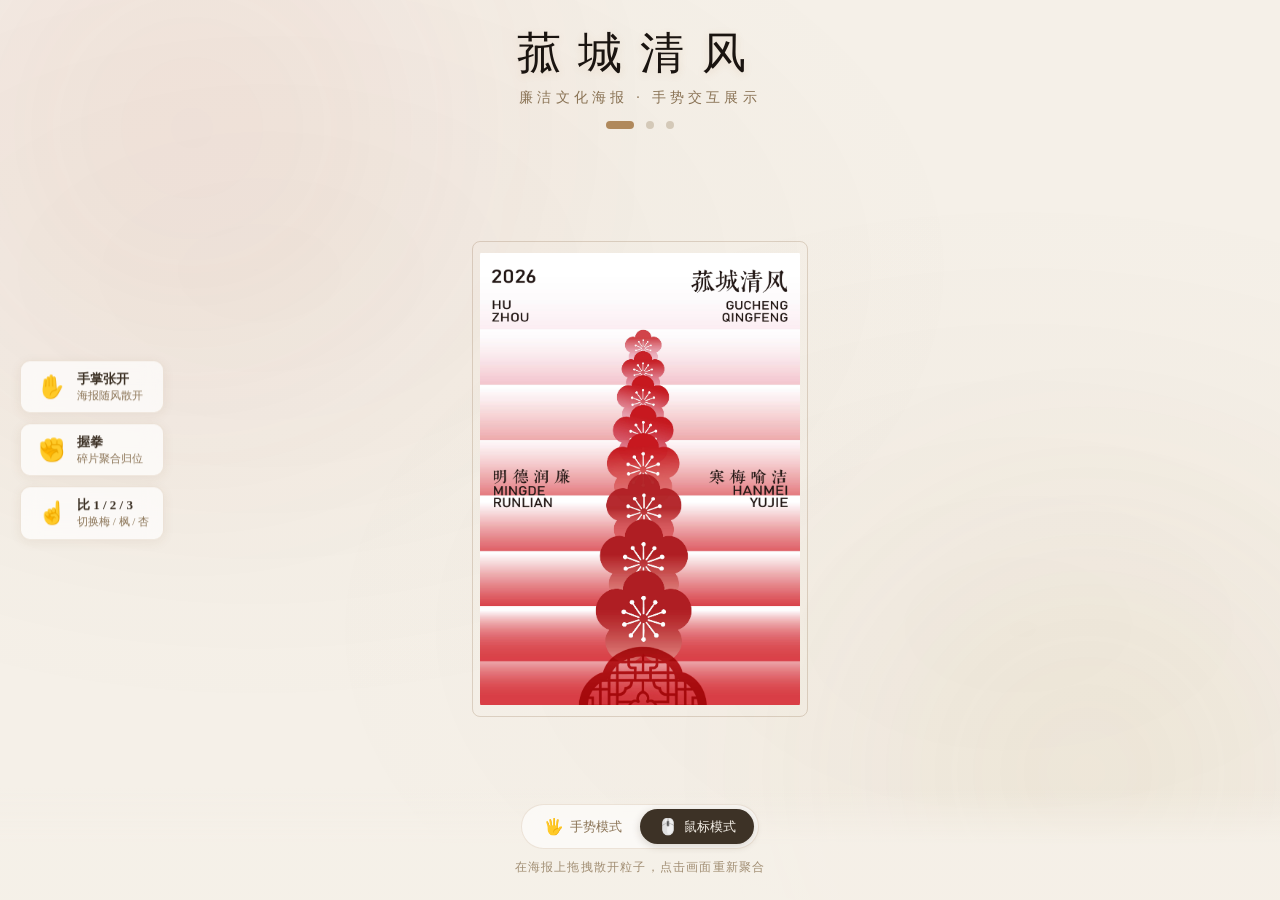
==== index.html @ 1d7d8632 "Deploy 菰城清风海报交互 Co-authored-by: Copilot App <223556219+Copilot@users.noreply.github.com>" ====
<!DOCTYPE html>
<html lang="zh-CN">
<head>
  <meta charset="UTF-8">
  <meta name="viewport" content="width=device-width, initial-scale=1.0, maximum-scale=1.0, user-scalable=no">
  <meta name="creative-medium" content="interactive-prototype">
  <title>菰城清风海报交互</title>
  <link rel="stylesheet" href="css/style.css">
  <!-- 字体 -->
  <link rel="stylesheet" href="https://miaoda.feishu.cn/fonts/css2?family=Noto+Serif+SC:wght@400;600;700;900&family=Ma+Shan+Zheng&display=swap">
</head>
<body>
  <!-- 背景装饰 -->
  <div class="bg-layer">
    <div class="bg-glow bg-glow-1"></div>
    <div class="bg-glow bg-glow-2"></div>
    <div class="ink-pattern"></div>
  </div>

  <!-- 顶部标题 -->
  <header class="page-header">
    <div class="title-wrap">
      <h1 class="main-title">菰城清风</h1>
      <p class="sub-title">廉洁文化海报 · 手势交互展示</p>
    </div>
    <div class="poster-indicator">
      <span class="dot active" data-poster="0"></span>
      <span class="dot" data-poster="1"></span>
      <span class="dot" data-poster="2"></span>
    </div>
  </header>

  <!-- 主舞台 -->
  <main class="stage">
    <!-- 海报画布 -->
    <div class="poster-container">
      <canvas id="posterCanvas"></canvas>
      <div class="poster-frame"></div>
    </div>

    <!-- 摄像头预览（小窗口） -->
    <div class="camera-preview" id="cameraPreview">
      <video id="inputVideo" autoplay playsinline muted></video>
      <canvas id="overlayCanvas"></canvas>
      <div class="camera-status" id="cameraStatus">
        <span class="status-dot"></span>
        <span class="status-text" id="statusText">正在启动摄像头…</span>
      </div>
    </div>

    <!-- 手势提示 -->
    <div class="gesture-hint" id="gestureHint">
      <div class="hint-card">
        <div class="hint-icon">✋</div>
        <div class="hint-text">
          <strong>手掌张开</strong>
          <span>海报随风散开</span>
        </div>
      </div>
      <div class="hint-card">
        <div class="hint-icon">✊</div>
        <div class="hint-text">
          <strong>握拳</strong>
          <span>碎片聚合归位</span>
        </div>
      </div>
      <div class="hint-card">
        <div class="hint-icon">☝️</div>
        <div class="hint-text">
          <strong>比 1 / 2 / 3</strong>
          <span>切换梅 / 枫 / 杏</span>
        </div>
      </div>
    </div>

    <!-- 当前手势显示 -->
    <div class="current-gesture" id="currentGesture">
      <span class="gesture-label">识别中</span>
      <span class="gesture-name" id="gestureName">—</span>
    </div>
  </main>

  <!-- 底部操作引导 -->
  <footer class="page-footer">
    <div class="mode-switch">
      <button class="mode-btn active" id="modeGesture">
        <span class="mode-icon">🖐️</span>
        <span>手势模式</span>
      </button>
      <button class="mode-btn" id="modeMouse">
        <span class="mode-icon">🖱️</span>
        <span>鼠标模式</span>
      </button>
    </div>
    <p class="tip-text" id="tipText">
      请允许摄像头权限，将手置于镜头前体验手势交互
    </p>
  </footer>

  <!-- 权限弹窗 -->
  <div class="permission-modal" id="permissionModal" style="display:none;">
    <div class="modal-content">
      <h3>需要摄像头权限</h3>
      <p>手势交互需要使用您的摄像头来识别手部动作。<br>您也可以选择使用鼠标模式体验。</p>
      <div class="modal-buttons">
        <button class="btn-primary" id="btnAllowCamera">允许摄像头</button>
        <button class="btn-secondary" id="btnUseMouse">使用鼠标模式</button>
      </div>
    </div>
  </div>

  <!-- MediaPipe Hands -->
  <script src="js/mediapipe/hands.js"></script>
  <script src="js/mediapipe/camera_utils.js"></script>
  <script src="js/mediapipe/drawing_utils.js"></script>

  <!-- 应用脚本 -->
  <script src="js/shapes.js"></script>
  <script src="js/particle-system.js"></script>
  <script src="js/gesture-detector.js"></script>
  <script src="js/main.js"></script>
</body>
</html>
---- css/style.css ----
/* ===== 基础重置 ===== */
* {
  margin: 0;
  padding: 0;
  box-sizing: border-box;
  -webkit-tap-highlight-color: transparent;
}

html, body {
  width: 100%;
  height: 100%;
  overflow: hidden;
  font-family: "Noto Serif SC", "Songti SC", "STSong", serif;
  color: #2c2416;
  background: #f5f0e8;
  user-select: none;
  -webkit-user-select: none;
}

/* ===== 背景层 ===== */
.bg-layer {
  position: fixed;
  inset: 0;
  z-index: 0;
  pointer-events: none;
  overflow: hidden;
}

.bg-glow {
  position: absolute;
  border-radius: 50%;
  filter: blur(120px);
  opacity: 0.4;
  animation: glowShift 12s ease-in-out infinite alternate;
}

.bg-glow-1 {
  width: 60vw;
  height: 60vw;
  top: -20vw;
  left: -15vw;
  background: radial-gradient(circle, rgba(200, 60, 60, 0.25), transparent 70%);
}

.bg-glow-2 {
  width: 50vw;
  height: 50vw;
  bottom: -15vw;
  right: -10vw;
  background: radial-gradient(circle, rgba(180, 140, 60, 0.3), transparent 70%);
  animation-delay: -6s;
}

@keyframes glowShift {
  0%   { transform: translate(0, 0) scale(1); }
  100% { transform: translate(30px, 20px) scale(1.1); }
}

.ink-pattern {
  position: absolute;
  inset: 0;
  background-image:
    radial-gradient(ellipse at 20% 30%, rgba(120, 80, 40, 0.04) 0%, transparent 50%),
    radial-gradient(ellipse at 80% 70%, rgba(120, 80, 40, 0.03) 0%, transparent 50%);
}

/* ===== 页面头部 ===== */
.page-header {
  position: relative;
  z-index: 10;
  padding: 24px 32px 0;
  text-align: center;
}

.title-wrap {
  margin-bottom: 14px;
}

.main-title {
  font-family: "Ma Shan Zheng", "Noto Serif SC", serif;
  font-size: clamp(28px, 4vw, 44px);
  font-weight: 400;
  letter-spacing: 0.4em;
  color: #1a1410;
  text-shadow: 0 2px 8px rgba(180, 120, 60, 0.15);
}

.sub-title {
  margin-top: 6px;
  font-size: clamp(12px, 1.4vw, 14px);
  letter-spacing: 0.3em;
  color: #8a7355;
  font-weight: 400;
}

.poster-indicator {
  display: flex;
  justify-content: center;
  gap: 12px;
  margin-top: 8px;
}

.poster-indicator .dot {
  width: 8px;
  height: 8px;
  border-radius: 50%;
  background: #d4c9b8;
  transition: all 0.4s cubic-bezier(0.4, 0, 0.2, 1);
  cursor: pointer;
}

.poster-indicator .dot.active {
  width: 28px;
  border-radius: 4px;
  background: #b0895c;
}

/* ===== 主舞台 ===== */
.stage {
  position: relative;
  z-index: 5;
  width: 100%;
  height: calc(100vh - 200px);
  min-height: 480px;
  display: flex;
  align-items: center;
  justify-content: center;
}

.poster-container {
  position: relative;
  width: min(38vh, 320px);
  height: min(54vh, 460px);
  aspect-ratio: 3509 / 4961;
}

#posterCanvas {
  position: absolute;
  inset: 0;
  width: 100%;
  height: 100%;
  border-radius: 6px;
  cursor: grab;
}

#posterCanvas:active {
  cursor: grabbing;
}

.poster-frame {
  position: absolute;
  inset: -8px;
  border: 1px solid rgba(120, 80, 40, 0.2);
  border-radius: 8px;
  pointer-events: none;
}

/* ===== 摄像头预览 ===== */
.camera-preview {
  position: fixed;
  top: 20px;
  right: 20px;
  width: 160px;
  height: 120px;
  border-radius: 8px;
  overflow: hidden;
  background: rgba(0, 0, 0, 0.3);
  border: 1px solid rgba(255, 255, 255, 0.2);
  box-shadow: 0 4px 20px rgba(0, 0, 0, 0.2);
  z-index: 20;
  transition: opacity 0.3s, transform 0.3s;
}

.camera-preview.hidden {
  opacity: 0;
  pointer-events: none;
  transform: scale(0.9);
}

.camera-preview video,
.camera-preview canvas {
  position: absolute;
  inset: 0;
  width: 100%;
  height: 100%;
  object-fit: cover;
  transform: scaleX(-1); /* 镜像显示 */
}

.camera-status {
  position: absolute;
  bottom: 0;
  left: 0;
  right: 0;
  padding: 4px 8px;
  background: linear-gradient(transparent, rgba(0, 0, 0, 0.6));
  display: flex;
  align-items: center;
  gap: 6px;
  font-size: 10px;
  color: #fff;
}

.status-dot {
  width: 6px;
  height: 6px;
  border-radius: 50%;
  background: #e74c3c;
  flex-shrink: 0;
}

.status-dot.active {
  background: #2ecc71;
  animation: pulse 2s ease-in-out infinite;
}

@keyframes pulse {
  0%, 100% { opacity: 1; }
  50% { opacity: 0.4; }
}

/* ===== 手势提示卡片 ===== */
.gesture-hint {
  position: fixed;
  left: 20px;
  top: 50%;
  transform: translateY(-50%);
  display: flex;
  flex-direction: column;
  gap: 10px;
  z-index: 15;
}

.hint-card {
  display: flex;
  align-items: center;
  gap: 10px;
  padding: 10px 14px;
  background: rgba(255, 255, 255, 0.7);
  backdrop-filter: blur(10px);
  -webkit-backdrop-filter: blur(10px);
  border-radius: 10px;
  border: 1px solid rgba(176, 137, 92, 0.2);
  box-shadow: 0 2px 12px rgba(120, 80, 40, 0.08);
  transition: transform 0.3s, box-shadow 0.3s;
}

.hint-card:hover {
  transform: translateX(4px);
  box-shadow: 0 4px 16px rgba(120, 80, 40, 0.12);
}

.hint-icon {
  font-size: 22px;
  width: 32px;
  text-align: center;
}

.hint-text {
  display: flex;
  flex-direction: column;
  line-height: 1.3;
}

.hint-text strong {
  font-size: 13px;
  color: #3d3226;
  font-weight: 600;
}

.hint-text span {
  font-size: 11px;
  color: #8a7355;
}

/* ===== 当前手势显示 ===== */
.current-gesture {
  position: fixed;
  top: 20px;
  left: 50%;
  transform: translateX(-50%);
  padding: 8px 20px;
  background: rgba(255, 255, 255, 0.8);
  backdrop-filter: blur(10px);
  -webkit-backdrop-filter: blur(10px);
  border-radius: 20px;
  border: 1px solid rgba(176, 137, 92, 0.25);
  display: flex;
  align-items: center;
  gap: 10px;
  z-index: 15;
  opacity: 0;
  transition: opacity 0.3s;
  pointer-events: none;
}

.current-gesture.visible {
  opacity: 1;
}

.gesture-label {
  font-size: 12px;
  color: #8a7355;
}

.gesture-name {
  font-size: 14px;
  font-weight: 600;
  color: #3d3226;
}

/* ===== 页脚 ===== */
.page-footer {
  position: fixed;
  bottom: 0;
  left: 0;
  right: 0;
  padding: 16px 32px 24px;
  text-align: center;
  z-index: 10;
  background: linear-gradient(transparent, rgba(245, 240, 232, 0.9) 50%);
}

.mode-switch {
  display: inline-flex;
  background: rgba(255, 255, 255, 0.6);
  backdrop-filter: blur(10px);
  -webkit-backdrop-filter: blur(10px);
  border-radius: 30px;
  padding: 4px;
  border: 1px solid rgba(176, 137, 92, 0.2);
  margin-bottom: 10px;
}

.mode-btn {
  display: flex;
  align-items: center;
  gap: 6px;
  padding: 8px 18px;
  border: none;
  background: transparent;
  border-radius: 24px;
  cursor: pointer;
  font-family: inherit;
  font-size: 13px;
  color: #8a7355;
  transition: all 0.3s;
}

.mode-btn:hover {
  color: #3d3226;
}

.mode-btn.active {
  background: #3d3226;
  color: #f5f0e8;
  box-shadow: 0 2px 8px rgba(60, 40, 20, 0.2);
}

.mode-icon {
  font-size: 16px;
}

.tip-text {
  font-size: 12px;
  color: #a08d72;
  letter-spacing: 0.1em;
}

/* ===== 权限弹窗 ===== */
.permission-modal {
  position: fixed;
  inset: 0;
  background: rgba(30, 20, 10, 0.5);
  backdrop-filter: blur(4px);
  -webkit-backdrop-filter: blur(4px);
  display: flex;
  align-items: center;
  justify-content: center;
  z-index: 100;
}

.modal-content {
  background: #faf7f2;
  border-radius: 16px;
  padding: 32px;
  max-width: 360px;
  width: 90%;
  text-align: center;
  box-shadow: 0 20px 60px rgba(60, 40, 20, 0.2);
}

.modal-content h3 {
  font-size: 18px;
  color: #1a1410;
  margin-bottom: 12px;
  font-weight: 600;
}

.modal-content p {
  font-size: 14px;
  color: #6b5a45;
  line-height: 1.7;
  margin-bottom: 24px;
}

.modal-buttons {
  display: flex;
  gap: 12px;
  justify-content: center;
}

.btn-primary,
.btn-secondary {
  padding: 10px 24px;
  border-radius: 24px;
  font-family: inherit;
  font-size: 14px;
  cursor: pointer;
  transition: all 0.3s;
  border: none;
}

.btn-primary {
  background: #3d3226;
  color: #f5f0e8;
}

.btn-primary:hover {
  background: #1a1410;
  transform: translateY(-1px);
}

.btn-secondary {
  background: transparent;
  color: #6b5a45;
  border: 1px solid #c9bfa8;
}

.btn-secondary:hover {
  border-color: #8a7355;
  color: #3d3226;
}

/* ===== 响应式 ===== */
@media (max-width: 768px) {
  .page-header {
    padding: 16px 20px 0;
  }

  .main-title {
    letter-spacing: 0.3em;
  }

  .camera-preview {
    width: 100px;
    height: 75px;
    top: auto;
    bottom: 90px;
    right: 12px;
  }

  .gesture-hint {
    position: static;
    transform: none;
    flex-direction: row;
    justify-content: center;
    flex-wrap: wrap;
    padding: 0 12px;
    margin-bottom: 8px;
  }

  .hint-card {
    padding: 6px 10px;
    gap: 6px;
  }

  .hint-icon {
    font-size: 16px;
    width: 20px;
  }

  .hint-text strong {
    font-size: 11px;
  }

  .hint-text span {
    font-size: 10px;
  }

  .stage {
    height: calc(100vh - 280px);
    min-height: 380px;
    flex-direction: column;
    gap: 12px;
  }

  .poster-container {
    width: min(42vh, 260px);
    height: min(60vh, 380px);
  }

  .page-footer {
    padding: 12px 16px 16px;
  }

  .current-gesture {
    top: auto;
    bottom: 80px;
  }
}

@media (max-width: 480px) {
  .poster-container {
    width: 70vw;
    height: calc(70vw * 4961 / 3509);
  }
}
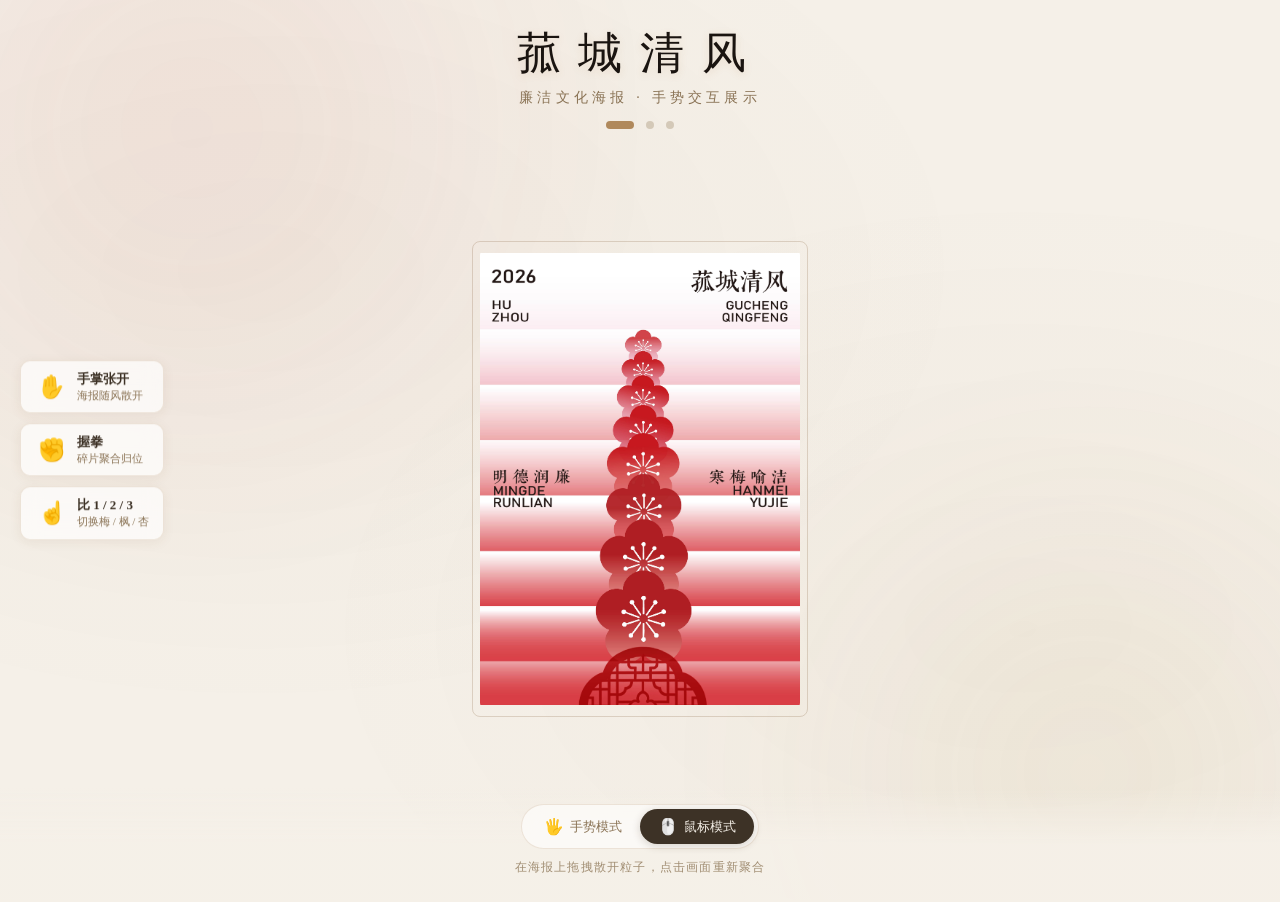
==== commit d0aa0b24: "Update interactive poster stories Bundle story photos and stabilize story and poster transitions.  C" ====
--- a/index.html
+++ b/index.html
@@ -36,6 +36,21 @@
     <div class="poster-container">
       <canvas id="posterCanvas"></canvas>
       <div class="poster-frame"></div>
+      <!-- 故事图文层 -->
+      <div class="story-layer" id="storyLayer" aria-hidden="true">
+        <div class="story-inner">
+          <div class="story-photo-wrap">
+            <img class="story-photo" id="storyPhoto" src="" alt="实景照片">
+            <div class="story-photo-mask"></div>
+          </div>
+          <div class="story-text">
+            <div class="story-eyebrow" id="storyEyebrow"></div>
+            <h2 class="story-title" id="storyTitle"></h2>
+            <p class="story-body" id="storyBody"></p>
+          </div>
+          <div class="story-decoration" id="storyDecoration"></div>
+        </div>
+      </div>
     </div>
 
     <!-- 摄像头预览（小窗口） -->
--- a/css/style.css
+++ b/css/style.css
@@ -516,3 +516,157 @@
     height: calc(70vw * 4961 / 3509);
   }
 }
+
+/* ===== 故事图文层 ===== */
+.story-layer {
+  position: absolute;
+  inset: -30%;
+  z-index: 2;
+  pointer-events: none;
+  display: flex;
+  align-items: center;
+  justify-content: center;
+  opacity: 0;
+  transition: opacity 1.2s ease-out, filter 1.2s ease-out, transform 1.8s cubic-bezier(0.2, 0.8, 0.2, 1);
+  filter: blur(16px);
+  transform: scale(1.15);
+}
+
+.story-layer.visible {
+  opacity: 1;
+  filter: blur(0);
+  transform: scale(1);
+}
+
+.story-layer.fading {
+  opacity: 0;
+  filter: blur(8px);
+  transform: scale(0.98);
+  transition: opacity 0.5s ease-in, filter 0.5s ease-in, transform 0.6s ease-in;
+}
+
+.story-inner {
+  position: relative;
+  width: 100%;
+  height: 100%;
+  display: flex;
+  flex-direction: column;
+  align-items: center;
+  justify-content: center;
+  gap: 16px;
+  padding: 20px;
+}
+
+.story-photo-wrap {
+  position: relative;
+  width: min(65%, 200px);
+  aspect-ratio: 4 / 3;
+  border-radius: 4px;
+  overflow: hidden;
+  box-shadow: 0 8px 32px rgba(60, 40, 20, 0.25), 0 2px 8px rgba(60, 40, 20, 0.15);
+  transform: scale(1.08);
+  opacity: 0.7;
+  transition: transform 1.6s cubic-bezier(0.2, 0.8, 0.2, 1) 0.2s,
+              opacity 1.2s ease-out 0.3s,
+              filter 1.4s ease-out 0.1s;
+  filter: blur(6px) saturate(0.8);
+}
+
+.story-layer.visible .story-photo-wrap {
+  transform: scale(1);
+  opacity: 1;
+  filter: blur(0) saturate(1);
+}
+
+.story-photo {
+  width: 100%;
+  height: 100%;
+  object-fit: cover;
+  display: block;
+}
+
+.story-photo-mask {
+  position: absolute;
+  inset: 0;
+  background: linear-gradient(
+    180deg,
+    rgba(245, 240, 232, 0) 0%,
+    rgba(245, 240, 232, 0) 60%,
+    rgba(245, 240, 232, 0.3) 100%
+  );
+  pointer-events: none;
+}
+
+.story-text {
+  text-align: center;
+  max-width: 280px;
+  opacity: 0;
+  transform: translateY(16px);
+  transition: opacity 1.4s ease-out 0.5s, transform 1.4s cubic-bezier(0.2, 0.8, 0.2, 1) 0.5s;
+  filter: blur(4px);
+}
+
+.story-layer.visible .story-text {
+  opacity: 1;
+  transform: translateY(0);
+  filter: blur(0);
+}
+
+.story-eyebrow {
+  font-family: "Ma Shan Zheng", "Noto Serif SC", serif;
+  font-size: 13px;
+  letter-spacing: 0.4em;
+  color: #b0895c;
+  margin-bottom: 8px;
+  opacity: 0.85;
+}
+
+.story-title {
+  font-family: "Noto Serif SC", serif;
+  font-size: clamp(16px, 2.2vw, 20px);
+  font-weight: 700;
+  color: #2c2416;
+  letter-spacing: 0.1em;
+  margin-bottom: 12px;
+  line-height: 1.5;
+}
+
+.story-body {
+  font-size: clamp(11px, 1.3vw, 12.5px);
+  line-height: 2;
+  color: #5a4a36;
+  text-align: justify;
+  text-indent: 2em;
+  letter-spacing: 0.02em;
+}
+
+.story-decoration {
+  position: absolute;
+  inset: 0;
+  pointer-events: none;
+  background-repeat: no-repeat;
+  background-position: center bottom;
+  background-size: 60% auto;
+  opacity: 0;
+  transition: opacity 2s ease-out 0.8s;
+}
+
+.story-layer.visible .story-decoration {
+  opacity: 0.12;
+}
+
+/* 各主题装饰纹样 */
+.story-decoration.theme-plum {
+  background-image: radial-gradient(ellipse at 50% 100%, rgba(180, 50, 60, 0.3), transparent 60%);
+}
+
+.story-decoration.theme-ginkgo {
+  background-image: radial-gradient(ellipse at 30% 100%, rgba(200, 160, 50, 0.25), transparent 50%),
+                    radial-gradient(ellipse at 70% 90%, rgba(200, 160, 50, 0.2), transparent 45%);
+}
+
+.story-decoration.theme-maple {
+  background-image: radial-gradient(ellipse at 50% 100%, rgba(200, 100, 40, 0.25), transparent 55%),
+                    radial-gradient(ellipse at 20% 85%, rgba(180, 80, 30, 0.15), transparent 40%),
+                    radial-gradient(ellipse at 80% 88%, rgba(180, 80, 30, 0.15), transparent 40%);
+}
